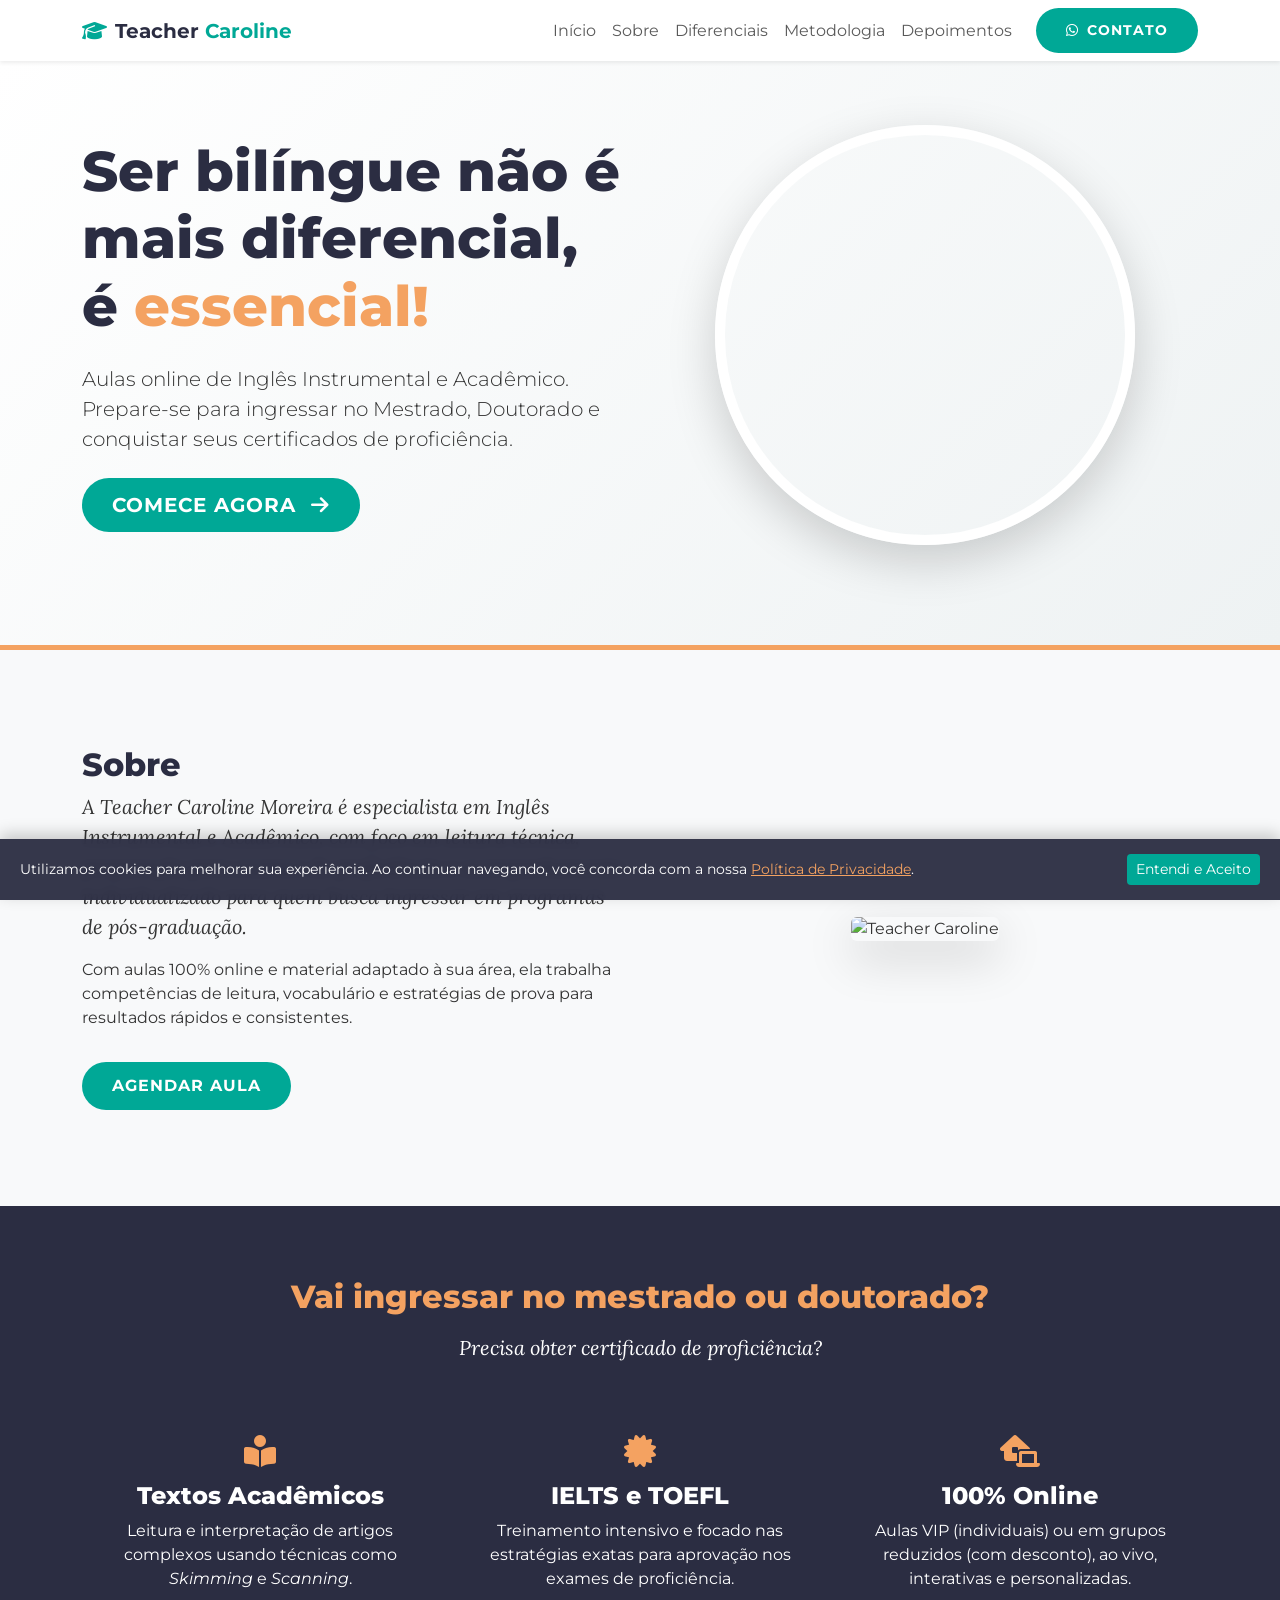
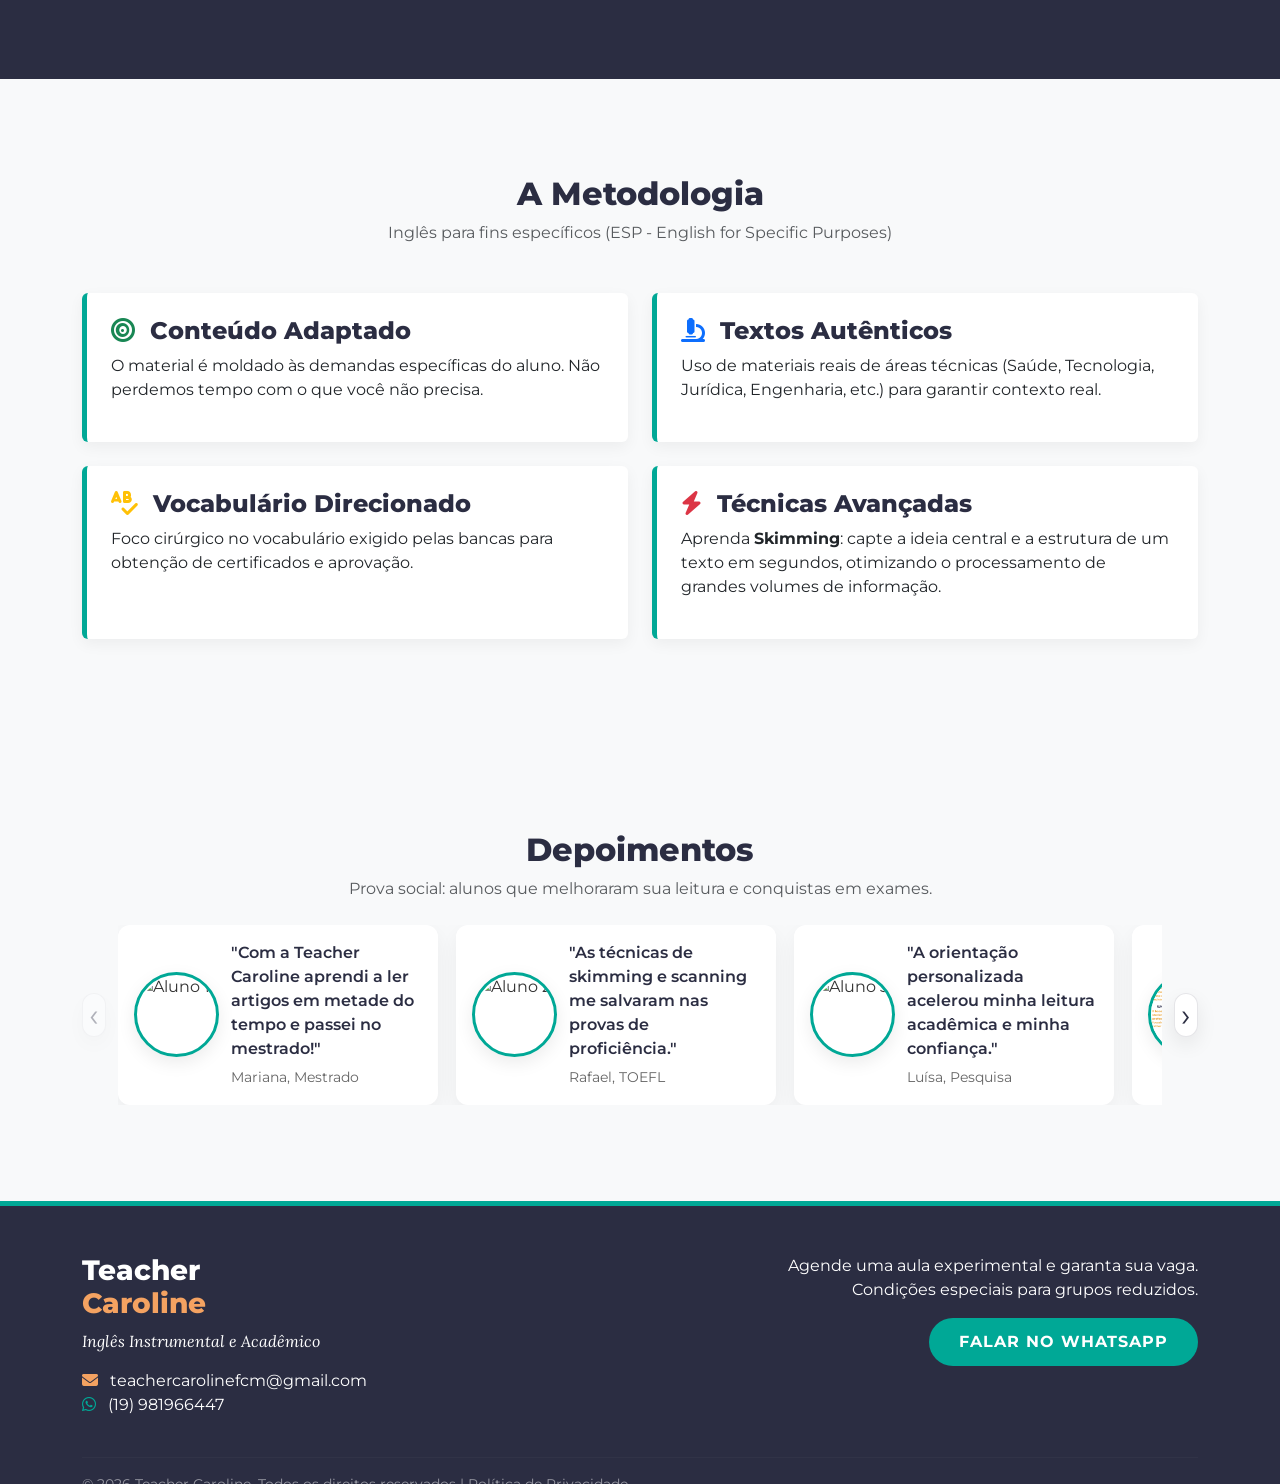
==== aulasdeingles/index.html @ 3d458474 "Add files via upload" ====
﻿<!DOCTYPE html>
<html lang="pt-BR">

<head>
    <!-- Configuracoes basicas -->
    <meta charset="UTF-8">
    <meta name="viewport" content="width=device-width, initial-scale=1.0">

    <!-- SEO -->
    <meta name="description"
        content="Aulas de Inglês Instrumental e Acadêmico com a Teacher Caroline. Preparatório para IELTS e TOEFL, leitura de textos acadêmicos para mestrado e doutorado.">
    <meta name="keywords"
        content="inglês instrumental, inglês acadêmico, preparatório IELTS, preparatório TOEFL, mestrado, doutorado, proficiência em inglês, aulas particulares de inglês">
    <meta name="author" content="Teacher Caroline Moreira">

    <!-- Compartilhamento -->
    <meta property="og:title" content="Teacher Caroline | Inglês Acadêmico e Instrumental">
    <meta property="og:description"
        content="Ser bilíngue não é mais diferencial, é essencial! Prepare-se para o seu mestrado/doutorado.">
    <meta property="og:type" content="website">

    <!-- Titulo da pagina -->
    <title>Teacher Caroline | Inglês Instrumental e Acadêmico</title>

    <!-- Bibliotecas e fontes -->
    <link href="https://cdn.jsdelivr.net/npm/bootstrap@5.3.2/dist/css/bootstrap.min.css" rel="stylesheet">
    <link rel="stylesheet" href="https://cdnjs.cloudflare.com/ajax/libs/font-awesome/6.4.2/css/all.min.css">
    <link
        href="https://fonts.googleapis.com/css2?family=Lora:ital,wght@0,400;0,600;1,400&family=Montserrat:wght@400;600;700;800&display=swap"
        rel="stylesheet">

    <!-- Estilos do projeto -->
    <link rel="stylesheet" href="style.css">
</head>

<body>

    <!-- NAVBAR -->
    <nav class="navbar navbar-expand-lg navbar-light bg-white shadow-sm sticky-top">
        <div class="container">
            <a class="navbar-brand fw-bold d-flex align-items-center" href="#" style="color: var(--cor-primaria);">
                <i class="fas fa-graduation-cap brand-icon" aria-hidden="true"></i>
                <span>Teacher</span>&nbsp;<span style="color: var(--cor-secundaria);">Caroline</span>
            </a>
            <button class="navbar-toggler" type="button" data-bs-toggle="collapse" data-bs-target="#navbarNav"
                aria-controls="navbarNav" aria-expanded="false" aria-label="Alternar navegação">
                <span class="navbar-toggler-icon"></span>
            </button>
            <div class="collapse navbar-collapse justify-content-end" id="navbarNav">
                <ul class="navbar-nav align-items-lg-center ms-auto">
                    <li class="nav-item"><a class="nav-link" href="#hero">Início</a></li>
                    <li class="nav-item"><a class="nav-link" href="#sobre">Sobre</a></li>
                    <li class="nav-item"><a class="nav-link" href="#diferenciais">Diferenciais</a></li>
                    <li class="nav-item"><a class="nav-link" href="#metodologia">Metodologia</a></li>
                    <li class="nav-item"><a class="nav-link" href="#depoimentos">Depoimentos</a></li>
                    <li class="nav-item ms-lg-3">
                        <a class="btn btn-custom btn-sm" href="https://wa.me/5519981966447" target="_blank" rel="noopener noreferrer">
                            <i class="fab fa-whatsapp me-2"></i>Contato
                        </a>
                    </li>
                </ul>
            </div>
        </div>
    </nav>

    <!-- HERO -->
    <header id="hero" class="hero-section overflow-hidden">
        <div class="container">
            <div class="row align-items-center gy-5">
                <div class="col-12 col-lg-6 text-center text-lg-start animar-scroll">
                    <h2 class="display-4 mb-4">Ser bilíngue não é mais diferencial, <br>é <span
                            style="color: var(--cor-destaque); text-decoration: none;">essencial!</span></h2>
                    <p class="lead mb-4">Aulas online de Inglês Instrumental e Acadêmico. Prepare-se para ingressar no
                        Mestrado, Doutorado e conquistar seus certificados de proficiência.</p>
                    <a href="https://wa.me/5519981966447" target="_blank" rel="noopener noreferrer" class="btn btn-custom btn-lg">
                        Comece Agora <i class="fas fa-arrow-right ms-2"></i>
                    </a>
                </div>
                <div class="col-12 col-lg-6 text-center animar-scroll delay-2 hero-media-wrap">
                    <picture>
                        <source media="(max-width: 767.98px)"
                            srcset="https://images.unsplash.com/photo-1523580846011-d3a5bc25702b?w=500&auto=format&fit=crop&q=60&ixlib=rb-4.1.0&ixid=M3wxMjA3fDB8MHxzZWFyY2h8N3x8Z3JhZHVhdGluZ3xlbnwwfDB8MHx8fDA%3D">
                        <img src="https://images.unsplash.com/photo-1607013407627-6ee814329547?w=500&auto=format&fit=crop&q=60&ixlib=rb-4.1.0&ixid=M3wxMjA3fDB8MHxzZWFyY2h8MTR8fGdyYWR1YXRpb258ZW58MHx8MHx8fDA%3D"
                            alt="Estudante em momento de estudo e conquista" class="img-fluid shadow-lg hero-image">
                    </picture>
                </div>
            </div>
        </div>
    </header>

    <!-- SOBRE -->
    <section id="sobre" class="py-5">
        <div class="container py-5">
            <div class="row align-items-center gy-4">
                <div class="col-12 col-lg-6 text-center text-lg-start animar-scroll">
                    <h2>Sobre</h2>
                    <p class="lead texto-academico">A Teacher Caroline Moreira é especialista em Inglês Instrumental e
                        Acadêmico, com foco em leitura técnica, preparação para exames de proficiência e acompanhamento
                        individualizado para quem busca ingressar em programas de pós-graduação.</p>
                    <p>Com aulas 100% online e material adaptado à sua área, ela trabalha competências de leitura,
                        vocabulário e estratégias de prova para resultados rápidos e consistentes.</p>
                    <a href="https://wa.me/5519981966447" target="_blank" rel="noopener noreferrer" class="btn btn-custom mt-3">Agendar Aula</a>
                </div>
                <div class="col-12 col-lg-6 text-center animar-scroll delay-2">
                    <img src="https://images.unsplash.com/photo-1632984814154-6e07a671ae58?w=500&auto=format&fit=crop&q=60&ixlib=rb-4.1.0&ixid=M3wxMjA3fDB8MHxzZWFyY2h8MTR8fGNhYmVsbyUyMGNhY2hlYWRvfGVufDB8fDB8fHww"
                        alt="Teacher Caroline" class="img-fluid rounded shadow-lg about-image">
                </div>
            </div>
        </div>
    </section>

    <!-- DIFERENCIAIS -->
    <section id="diferenciais" class="py-5 bg-marinho text-center">
        <div class="container py-4">
            <h2 class="animar-scroll">Vai ingressar no mestrado ou doutorado?</h2>
            <p class="lead animar-scroll delay-1 texto-academico mt-3">Precisa obter certificado de proficiência?</p>
            <div class="row mt-5 g-4">
                <div class="col-12 col-md-6 col-lg-4 animar-scroll delay-1">
                    <i class="fas fa-book-reader icone-destaque"></i>
                    <h4>Textos Acadêmicos</h4>
                    <p>Leitura e interpretação de artigos complexos usando técnicas como <em>Skimming</em> e
                        <em>Scanning</em>.
                    </p>
                </div>
                <div class="col-12 col-md-6 col-lg-4 animar-scroll delay-2">
                    <i class="fas fa-certificate icone-destaque"></i>
                    <h4>IELTS e TOEFL</h4>
                    <p>Treinamento intensivo e focado nas estratégias exatas para aprovação nos exames de proficiência.</p>
                </div>
                <div class="col-12 col-md-6 col-lg-4 animar-scroll delay-3">
                    <i class="fas fa-laptop-house icone-destaque"></i>
                    <h4>100% Online</h4>
                    <p>Aulas VIP (individuais) ou em grupos reduzidos (com desconto), ao vivo, interativas e personalizadas.</p>
                </div>
            </div>
        </div>
    </section>

    <!-- METODOLOGIA -->
    <section id="metodologia" class="py-5">
        <div class="container py-5">
            <div class="text-center mb-5 animar-scroll">
                <h2>A Metodologia</h2>
                <p class="text-muted">Inglês para fins específicos (ESP - English for Specific Purposes)</p>
            </div>
            <div class="row g-4">
                <div class="col-12 col-md-6 animar-scroll delay-1">
                    <div class="card card-metodologia p-4">
                        <h4><i class="fas fa-bullseye text-success me-2"></i> Conteúdo Adaptado</h4>
                        <p>O material é moldado às demandas específicas do aluno. Não perdemos tempo com o que você não precisa.</p>
                    </div>
                </div>
                <div class="col-12 col-md-6 animar-scroll delay-2">
                    <div class="card card-metodologia p-4">
                        <h4><i class="fas fa-microscope text-primary me-2"></i> Textos Autênticos</h4>
                        <p>Uso de materiais reais de áreas técnicas (Saúde, Tecnologia, Jurídica, Engenharia, etc.) para garantir contexto real.</p>
                    </div>
                </div>
                <div class="col-12 col-md-6 animar-scroll delay-1">
                    <div class="card card-metodologia p-4">
                        <h4><i class="fas fa-spell-check text-warning me-2"></i> Vocabulário Direcionado</h4>
                        <p>Foco cirúrgico no vocabulário exigido pelas bancas para obtenção de certificados e aprovação.</p>
                    </div>
                </div>
                <div class="col-12 col-md-6 animar-scroll delay-2">
                    <div class="card card-metodologia p-4">
                        <h4><i class="fas fa-bolt text-danger me-2"></i> Técnicas Avançadas</h4>
                        <p>Aprenda <strong>Skimming</strong>: capte a ideia central e a estrutura de um texto em segundos, otimizando o processamento de grandes volumes de informação.</p>
                    </div>
                </div>
            </div>
        </div>
    </section>

    <!-- DEPOIMENTOS -->
    <section id="depoimentos" class="py-5">
        <div class="container py-5">
            <div class="text-center mb-4 animar-scroll">
                <h2>Depoimentos</h2>
                <p class="text-muted">Prova social: alunos que melhoraram sua leitura e conquistas em exames.</p>
            </div>

            <div class="depoimentos-wrapper animar-scroll delay-1">
                <button class="depo-btn depo-prev" aria-label="Anterior">&#8249;</button>
                <div class="depo-viewport">
                    <div class="depo-track">
                        <article class="depo-card">
                            <img src="https://images.unsplash.com/photo-1539571696357-5a69c17a67c6?w=500&auto=format&fit=crop&q=60&ixlib=rb-4.1.0&ixid=M3wxMjA3fDB8MHxzZWFyY2h8MTJ8fGhvbWVtfGVufDB8fDB8fHww"
                                alt="Aluno 1" class="depo-avatar">
                            <div>
                                <p class="depo-text">"Com a Teacher Caroline aprendi a ler artigos em metade do tempo e passei no mestrado!"</p>
                                <p class="depo-author">Mariana, Mestrado</p>
                            </div>
                        </article>

                        <article class="depo-card">
                            <img src="https://plus.unsplash.com/premium_photo-1689551670902-19b441a6afde?w=500&auto=format&fit=crop&q=60&ixlib=rb-4.1.0&ixid=M3wxMjA3fDB8MHxzZWFyY2h8MXx8bXVsaGVyfGVufDB8fDB8fHww"
                                alt="Aluno 2" class="depo-avatar">
                            <div>
                                <p class="depo-text">"As técnicas de skimming e scanning me salvaram nas provas de proficiência."</p>
                                <p class="depo-author">Rafael, TOEFL</p>
                            </div>
                        </article>

                        <article class="depo-card">
                            <img src="https://images.unsplash.com/photo-1580489944761-15a19d654956?w=500&auto=format&fit=crop&q=60&ixlib=rb-4.1.0&ixid=M3wxMjA3fDB8MHxzZWFyY2h8NHx8bXVsaGVyfGVufDB8fDB8fHww"
                                alt="Aluno 3" class="depo-avatar">
                            <div>
                                <p class="depo-text">"A orientação personalizada acelerou minha leitura acadêmica e minha confiança."</p>
                                <p class="depo-author">Luísa, Pesquisa</p>
                            </div>
                        </article>

                        <article class="depo-card">
                            <img src="imagens/4.jpeg" alt="Aluno 4" class="depo-avatar">
                            <div>
                                <p class="depo-text">"Resultados reais: passei no IELTS com nota 7.5 após 2 meses."</p>
                                <p class="depo-author">João, IELTS</p>
                            </div>
                        </article>
                    </div>
                </div>
                <button class="depo-btn depo-next" aria-label="Próximo">&#8250;</button>
            </div>
        </div>
    </section>

    <!-- FOOTER -->
    <footer class="bg-marinho text-white pt-5 pb-3 border-top"
        style="border-top-color: var(--cor-secundaria) !important; border-top-width: 5px !important;">
        <div class="container">
            <div class="row gy-4">
                <div class="col-12 col-md-6 mb-4 mb-md-0 text-start">
                    <h3>Teacher <br><span style="color: var(--cor-destaque);">Caroline</span></h3>
                    <p class="texto-academico">Inglês Instrumental e Acadêmico</p>
                    <ul class="list-unstyled mt-3">
                        <li><i class="fas fa-envelope me-2" style="color: var(--cor-destaque);"></i>
                            teachercarolinefcm@gmail.com</li>
                        <li><i class="fab fa-whatsapp me-2" style="color: var(--cor-secundaria);"></i> (19) 981966447</li>
                    </ul>
                </div>
                <div class="col-12 col-md-6 text-center text-md-end">
                    <p>Agende uma aula experimental e garanta sua vaga. <br>Condições especiais para grupos reduzidos.</p>
                    <a href="https://wa.me/5519981966447" class="btn btn-custom" target="_blank" rel="noopener noreferrer">Falar no WhatsApp</a>
                </div>
            </div>
            <hr class="mt-4 mb-3" style="border-color: rgba(255,255,255,0.1);">
            <div class="row align-items-center text-center text-md-start">
                <div class="col-md-6 text-white-50 small">
                    &copy; 2026 Teacher Caroline. Todos os direitos reservados |
                    <a href="privacidade.html" class="text-white-50 text-decoration-none hover-destaque">Política de Privacidade</a>
                </div>
            </div>
        </div>
    </footer>

    <!-- BANNER DE COOKIES -->
    <div id="cookie-banner" class="d-flex flex-column flex-md-row justify-content-between align-items-center gap-3">
        <p class="mb-2 mb-md-0 small">
            Utilizamos cookies para melhorar sua experiência. Ao continuar navegando, você concorda com a nossa
            <a href="privacidade.html" style="color: var(--cor-destaque);">Política de Privacidade</a>.
        </p>
        <button id="btn-aceitar-cookies" class="btn btn-sm"
            style="background-color: var(--cor-secundaria); color: white;">Entendi e Aceito</button>
    </div>

    <!-- Scripts -->
    <script src="https://cdn.jsdelivr.net/npm/bootstrap@5.3.2/dist/js/bootstrap.bundle.min.js"></script>
    <script src="script.js"></script>
</body>

</html>
---- aulasdeingles/style.css ----
﻿/* =========================
   VARIAVEIS GLOBAIS
========================= */

/* Cores principais reutilizadas em todo o site */
:root {
    --cor-primaria: #2b2d42;
    --cor-secundaria: #00a896;
    --cor-destaque: #f4a261;
    --cor-fundo: #f8f9fa;
    --cor-texto: #333333;
}

/* =========================
   BASE GLOBAL
========================= */

/* Estilo geral do corpo da pagina */
body {
    font-family: 'Montserrat', sans-serif;
    color: var(--cor-texto);
    background-color: var(--cor-fundo);
    overflow-x: hidden;
}

/* Titulos principais do site */
h1,
h2,
h3,
h4 {
    font-weight: 800;
    color: var(--cor-primaria);
}

/* Texto com visual academico em serif e italico */
.texto-academico {
    font-family: 'Lora', serif;
    font-style: italic;
}

/* Botao principal reutilizado nas chamadas para acao */
.btn-custom {
    background-color: var(--cor-secundaria);
    color: white;
    font-weight: 700;
    padding: 12px 30px;
    border-radius: 50px;
    transition: all 0.3s ease;
    text-transform: uppercase;
    letter-spacing: 1px;
    border: none;
}

/* Estado hover do botao principal */
.btn-custom:hover {
    background-color: var(--cor-primaria);
    color: white;
    transform: translateY(-3px);
    box-shadow: 0 10px 20px rgba(0, 0, 0, 0.15);
}

/* Animacao base para elementos revelados ao rolar a pagina */
.animar-scroll {
    opacity: 0;
    transform: translateY(40px);
    transition: opacity 0.8s ease-out, transform 0.8s ease-out;
}

/* Estado visivel da animacao de scroll */
.animar-scroll.visivel {
    opacity: 1;
    transform: translateY(0);
}

/* Pequeno atraso para animacoes em sequencia */
.delay-1 {
    transition-delay: 0.1s;
}

/* Atraso intermediario para animacoes em sequencia */
.delay-2 {
    transition-delay: 0.3s;
}

/* Maior atraso para animacoes em sequencia */
.delay-3 {
    transition-delay: 0.5s;
}

/* Fundo marinho usado em blocos de destaque */
.bg-marinho {
    background-color: var(--cor-primaria);
    color: white;
}

/* Titulo h2 com cor de destaque sobre fundo marinho */
.bg-marinho h2 {
    color: var(--cor-destaque);
}

/* Titulos claros sobre secoes com fundo marinho */
.bg-marinho h1,
.bg-marinho h3,
.bg-marinho h4 {
    color: white;
}

/* Transicao suave para links e textos com destaque ao passar o mouse */
.hover-destaque {
    transition: color 0.3s ease;
}

/* Estado hover para textos e links de destaque */
.hover-destaque:hover {
    color: var(--cor-destaque) !important;
}

/* =========================
   NAVBAR
========================= */

/* Icone da marca no cabecalho */
.brand-icon {
    color: var(--cor-secundaria);
    font-size: 1.25rem;
    margin-right: 0.5rem;
}

/* Borda do botao hamburguer da navegacao */
.navbar-toggler {
    border: 1px solid rgba(43, 45, 66, 0.2);
}

/* Destaque visual ao focar o botao hamburguer */
.navbar-toggler:focus {
    box-shadow: 0 0 0 0.2rem rgba(0, 168, 150, 0.2);
}

/* =========================
   HERO
========================= */

/* Bloco principal de abertura da pagina */
.hero-section {
    background: linear-gradient(135deg, #ffffff 0%, #eef2f3 100%);
    padding: 64px 0 100px;
    border-bottom: 5px solid var(--cor-destaque);
    position: relative;
}

/* Tipografia reforcada para o titulo principal do hero */
.hero-section h2.display-4,
.hero-section h2 {
    font-family: 'Montserrat', sans-serif !important;
    font-weight: 800 !important;
}

/* Imagem principal circular do hero */
.hero-image {
    width: min(100%, 420px);
    aspect-ratio: 1 / 1;
    object-fit: cover;
    border: 10px solid white;
    border-radius: 50%;
}

/* Wrapper da imagem do hero para garantir exibicao correta do picture */
.hero-media-wrap picture {
    display: block;
}

/* =========================
   SOBRE
========================= */

/* Imagem da secao sobre */
.about-image {
    width: min(100%, 360px);
}

/* =========================
   DIFERENCIAIS
========================= */

/* Icones de destaque da secao de diferenciais */
.icone-destaque {
    color: var(--cor-destaque);
    font-size: 2rem;
    margin-bottom: 15px;
}

/* =========================
   METODOLOGIA
========================= */

/* Card base da secao metodologia */
.card-metodologia {
    border: none;
    border-left: 5px solid var(--cor-secundaria);
    box-shadow: 0 5px 15px rgba(0, 0, 0, 0.05);
    transition: transform 0.3s ease;
    height: 100%;
}

/* Efeito visual do card de metodologia ao passar o mouse */
.card-metodologia:hover {
    transform: scale(1.03);
    border-left-color: var(--cor-destaque);
}

/* =========================
   DEPOIMENTOS
========================= */

/* Estrutura externa do carrossel de depoimentos */
.depoimentos-wrapper {
    display: flex;
    align-items: center;
    gap: 12px;
}

/* Area visivel do carrossel que esconde o excesso lateral */
.depo-viewport {
    flex: 1 1 auto;
    overflow: hidden;
    min-width: 0;
}

/* Trilho horizontal que movimenta os cards de depoimento */
.depo-track {
    display: flex;
    gap: 18px;
    transform: translateX(0);
    transition: transform 0.45s cubic-bezier(.22, .9, .34, 1);
    will-change: transform;
}

/* Card individual de depoimento */
.depo-card {
    min-width: 320px;
    max-width: 420px;
    background: white;
    border-radius: 12px;
    padding: 16px;
    box-shadow: 0 8px 26px rgba(0, 0, 0, 0.06);
    display: flex;
    gap: 12px;
    align-items: center;
}

/* Avatar circular do depoimento */
.depo-avatar {
    width: 85px;
    height: 85px;
    aspect-ratio: 1 / 1;
    flex: 0 0 85px;
    display: block;
    object-fit: cover;
    object-position: center;
    border-radius: 50%;
    box-sizing: border-box;
    box-shadow: 0 6px 18px rgba(0, 0, 0, 0.08);
    border: 3px solid var(--cor-secundaria);
    margin-bottom: 0;
}

/* Texto principal do depoimento */
.depo-text {
    margin: 0 0 6px 0;
    color: var(--cor-primaria);
    font-weight: 600;
}

/* Assinatura do autor do depoimento */
.depo-author {
    margin: 0;
    font-size: 0.9rem;
    color: #666;
}

/* Botao de navegacao do carrossel */
.depo-btn {
    background: white;
    border: 1px solid rgba(43, 45, 66, 0.12);
    font-size: 2rem;
    color: var(--cor-primaria);
    width: 44px;
    height: 44px;
    display: inline-flex;
    align-items: center;
    justify-content: center;
    cursor: pointer;
    border-radius: 999px;
    box-shadow: 0 8px 20px rgba(0, 0, 0, 0.08);
    transition: transform 0.2s ease, color 0.2s ease, opacity 0.2s ease;
    z-index: 2;
}

/* Estado hover dos botoes do carrossel */
.depo-btn:hover {
    color: var(--cor-secundaria);
    transform: translateY(-2px);
}

/* Estado desabilitado dos botoes do carrossel */
.depo-btn[disabled] {
    opacity: 0.35;
    cursor: default;
}

/* =========================
   COOKIES
========================= */

/* Banner fixo de consentimento de cookies */
#cookie-banner {
    position: fixed;
    bottom: 0;
    left: 0;
    right: 0;
    width: 100%;
    background-color: rgba(43, 45, 66, 0.95);
    color: white;
    padding: 15px 20px;
    z-index: 9999;
    box-sizing: border-box;
    transform: translateY(100%);
    visibility: hidden;
    pointer-events: none;
    transition: transform 0.5s ease-in-out, visibility 0s linear 0.5s;
    box-shadow: 0 -5px 15px rgba(0, 0, 0, 0.2);
    backdrop-filter: blur(5px);
}

/* Estado visivel do banner de cookies */
#cookie-banner.show {
    transform: translateY(0);
    visibility: visible;
    pointer-events: auto;
    transition: transform 0.5s ease-in-out;
}

/* =========================
   RESPONSIVO TABLET E NOTEBOOK PEQUENO
========================= */

@media (max-width: 991.98px) {
    /* Caixa expandida do menu mobile */
    .navbar-collapse {
        margin-top: 1rem;
        padding: 1rem;
        background-color: #ffffff;
        border-radius: 1rem;
        box-shadow: 0 12px 30px rgba(0, 0, 0, 0.08);
    }

    /* Alinhamento vertical dos itens da navegacao em telas menores */
    .navbar-nav {
        align-items: stretch !important;
        gap: 0.5rem;
    }

    /* Espacamento dos links da navegacao em telas menores */
    .navbar-nav .nav-link {
        padding: 0.5rem 0;
    }

    /* Botao da navegacao ocupando toda a largura no mobile menu */
    .navbar-nav .btn-custom {
        display: inline-flex;
        justify-content: center;
        width: 100%;
    }

    /* Ajustes de espacamento e alinhamento do hero em tablet */
    .hero-section {
        padding: 48px 0 72px;
        text-align: center;
    }

    /* Reducao responsiva do titulo principal do hero */
    .hero-section .display-4 {
        font-size: clamp(2rem, 7vw, 3rem);
    }

    /* Ajuste do texto de destaque em secoes principais */
    .hero-section .lead,
    #sobre .lead,
    #diferenciais .lead {
        font-size: 1rem;
    }

    /* Reducao do espacamento interno em secoes principais */
    #sobre .container,
    #metodologia .container,
    #depoimentos .container {
        padding-top: 2rem !important;
        padding-bottom: 2rem !important;
    }

    /* Banner de cookies com layout centralizado em tablet */
    #cookie-banner {
        padding: 1rem;
        text-align: center;
    }

    /* Botao do banner de cookies ocupando toda a largura */
    #cookie-banner .btn {
        width: 100%;
    }
}

/* =========================
   RESPONSIVO CELULAR
========================= */

@media (max-width: 767.98px) {
    /* Botao principal com largura total em celular */
    .btn-custom {
        width: 100%;
        padding: 12px 20px;
    }

    /* Wrapper da imagem do hero expandido ate as bordas da tela */
    .hero-media-wrap {
        margin-inline: calc(50% - 50vw);
    }

    /* Imagem do hero em formato panoramico no celular */
    .hero-image {
        width: 100vw;
        max-width: none;
        aspect-ratio: 16 / 10;
        border-width: 0;
        border-radius: 0;
        display: block;
    }

    /* Imagem da secao sobre com largura reduzida em celular */
    .about-image {
        width: min(100%, 300px);
    }

    /* Ajuste de espacamento e altura do carrossel de depoimentos */
    .depoimentos-wrapper {
        gap: 8px;
        align-items: stretch;
    }

    /* Botao lateral do carrossel adaptado para celular */
    .depo-btn {
        width: 38px;
        height: auto;
        min-height: 100%;
        font-size: 1.6rem;
        padding: 0;
    }

    /* Card de depoimento em coluna no celular */
    .depo-card {
        min-width: 100%;
        max-width: 100%;
        flex-direction: column;
        text-align: center;
        padding: 20px 16px;
    }

    /* Avatar do depoimento com tamanho reduzido no celular */
    .depo-avatar {
        width: 72px;
        height: 72px;
        flex-basis: 72px;
    }
}
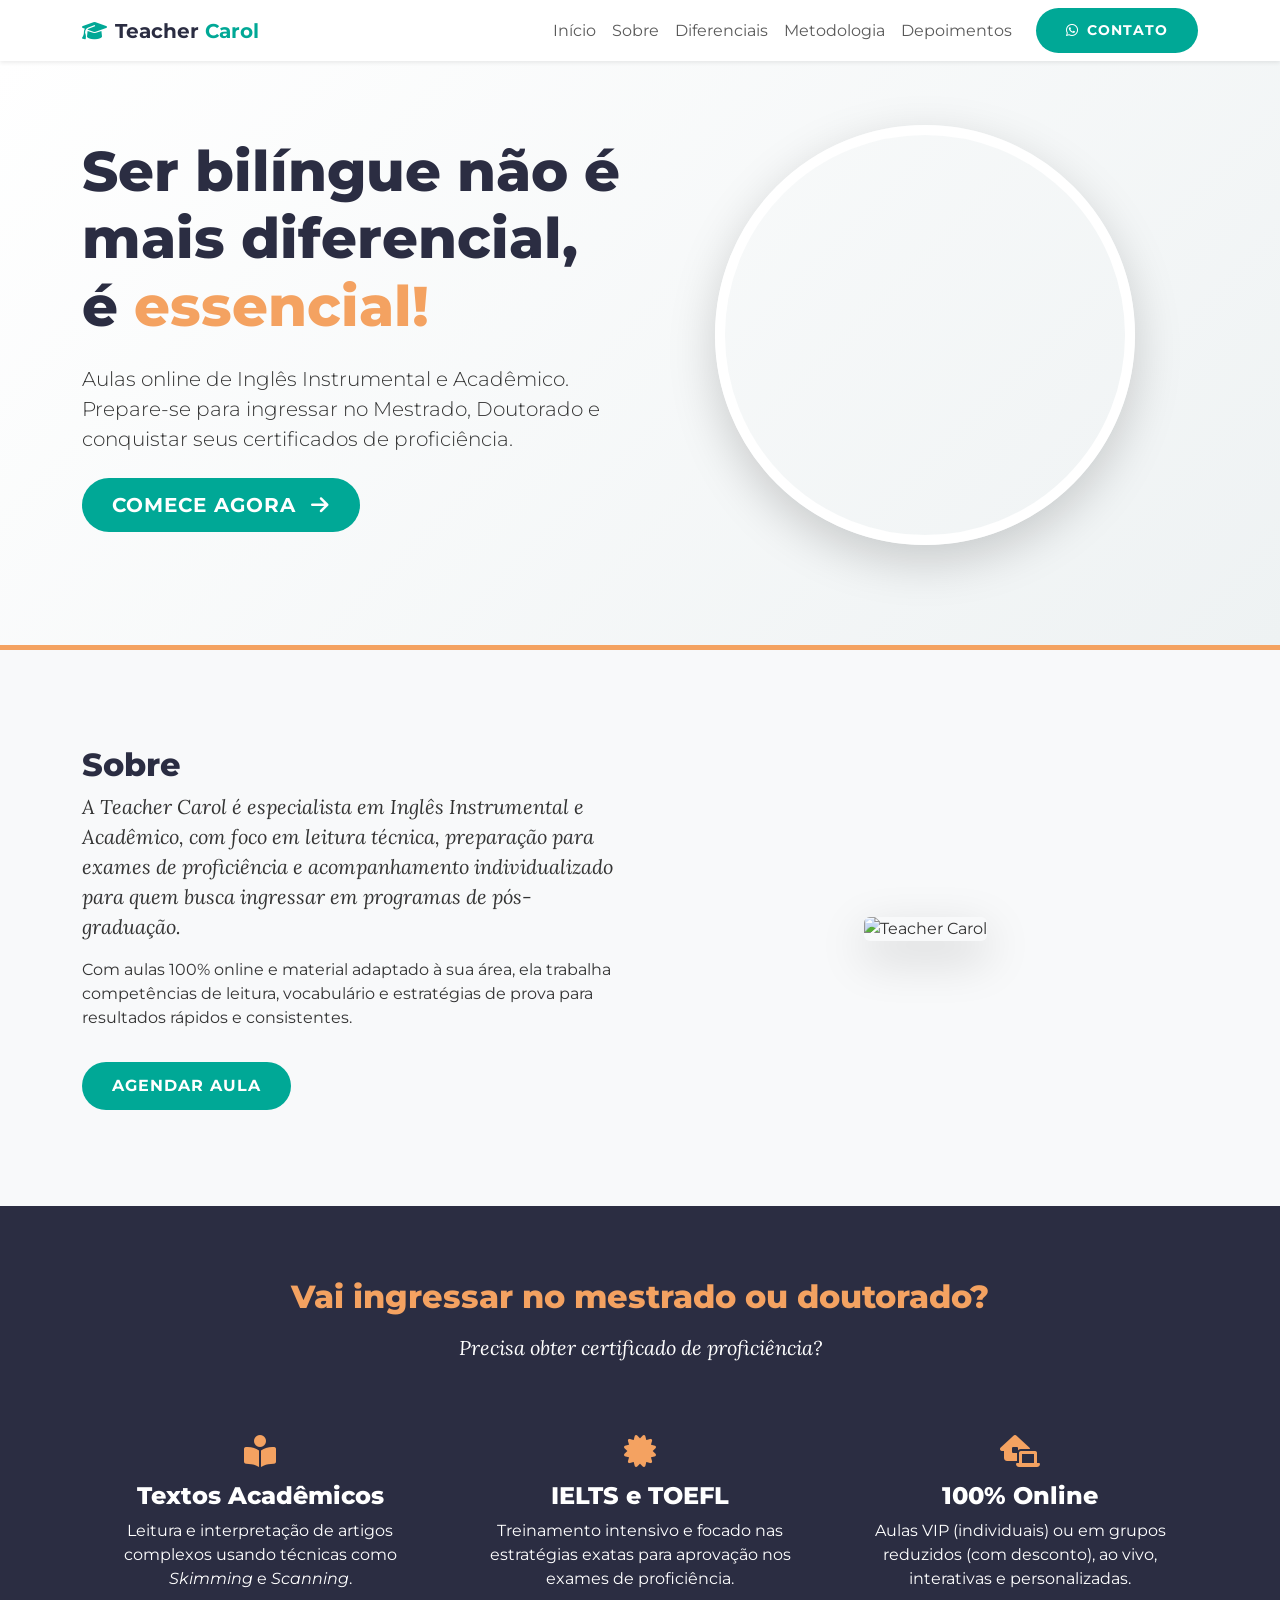
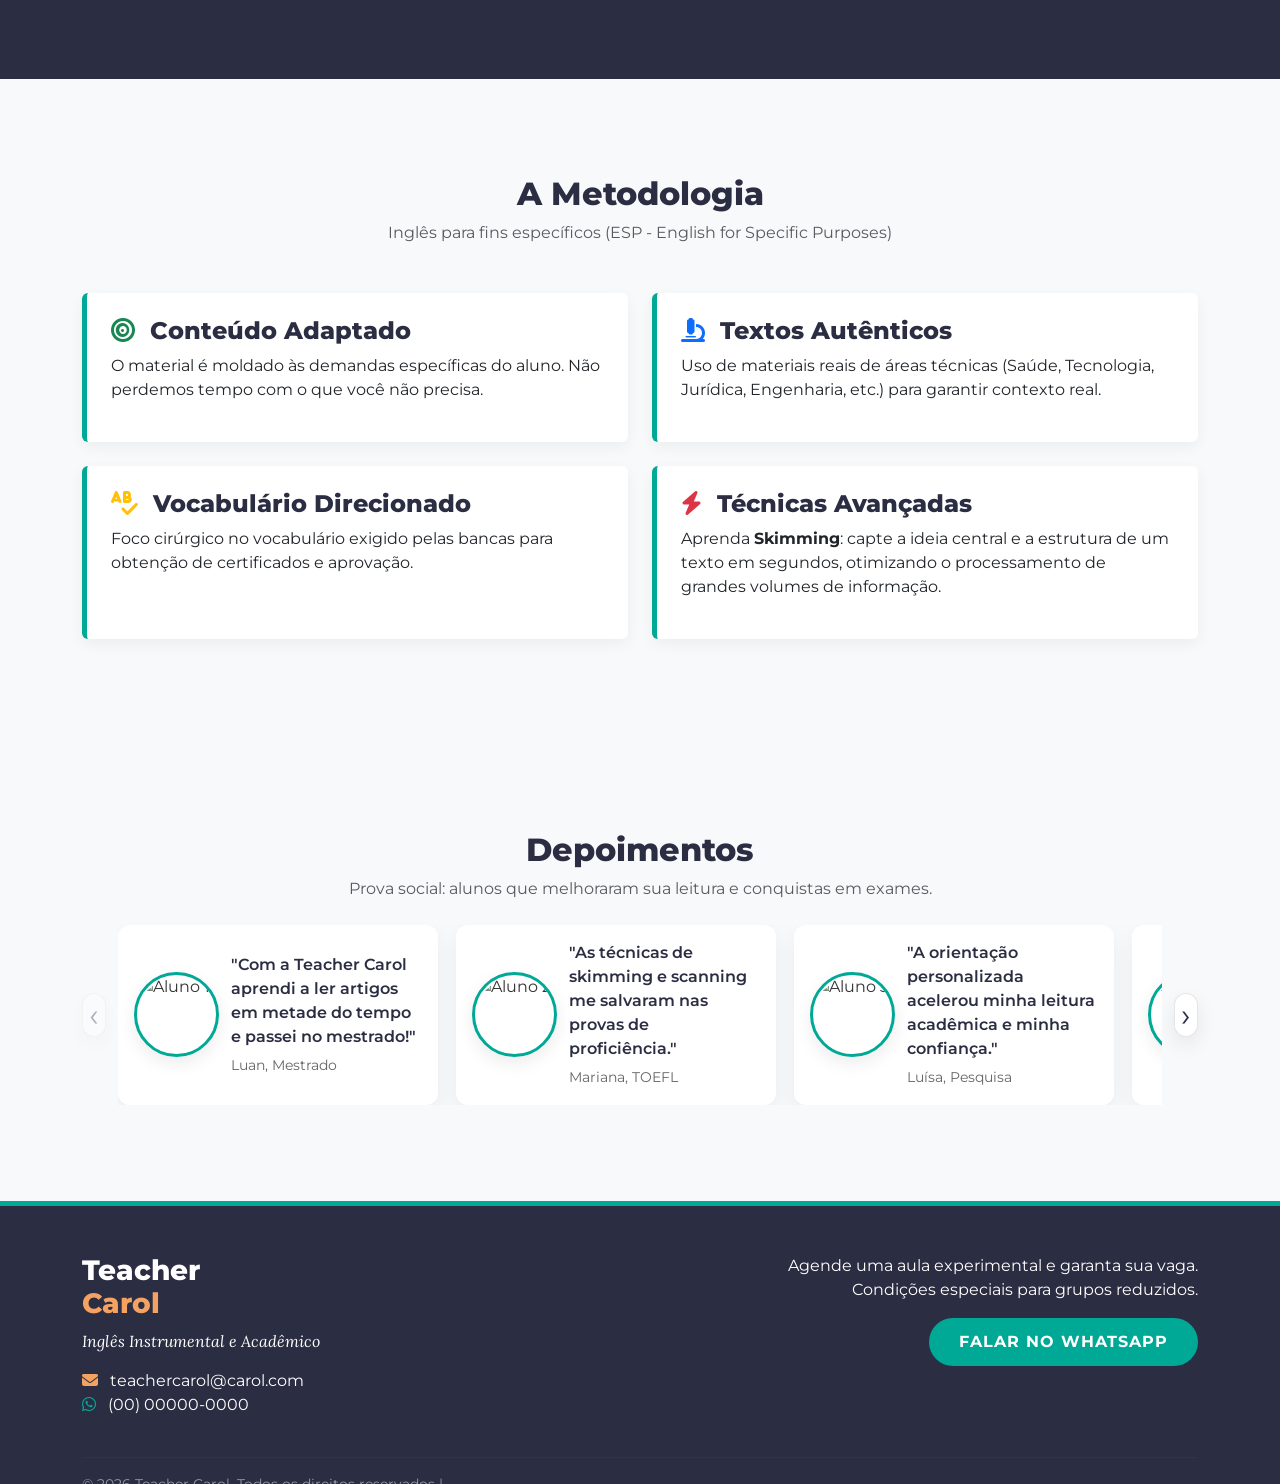
==== commit 32c9e811: "ajustes Co-authored-by: Copilot <copilot@github.com>" ====
--- a/aulasdeingles/index.html
+++ b/aulasdeingles/index.html
@@ -8,19 +8,19 @@
 
     <!-- SEO -->
     <meta name="description"
-        content="Aulas de Inglês Instrumental e Acadêmico com a Teacher Caroline. Preparatório para IELTS e TOEFL, leitura de textos acadêmicos para mestrado e doutorado.">
+        content="Aulas de Inglês Instrumental e Acadêmico com a Teacher Carol. Preparatório para IELTS e TOEFL, leitura de textos acadêmicos para mestrado e doutorado.">
     <meta name="keywords"
         content="inglês instrumental, inglês acadêmico, preparatório IELTS, preparatório TOEFL, mestrado, doutorado, proficiência em inglês, aulas particulares de inglês">
     <meta name="author" content="Teacher Caroline Moreira">
 
     <!-- Compartilhamento -->
-    <meta property="og:title" content="Teacher Caroline | Inglês Acadêmico e Instrumental">
+    <meta property="og:title" content="Teacher Carol | Inglês Acadêmico e Instrumental">
     <meta property="og:description"
         content="Ser bilíngue não é mais diferencial, é essencial! Prepare-se para o seu mestrado/doutorado.">
     <meta property="og:type" content="website">
 
     <!-- Titulo da pagina -->
-    <title>Teacher Caroline | Inglês Instrumental e Acadêmico</title>
+    <title>Teacher Carol | Inglês Instrumental e Acadêmico</title>
 
     <!-- Bibliotecas e fontes -->
     <link href="https://cdn.jsdelivr.net/npm/bootstrap@5.3.2/dist/css/bootstrap.min.css" rel="stylesheet">
@@ -40,7 +40,7 @@
         <div class="container">
             <a class="navbar-brand fw-bold d-flex align-items-center" href="#" style="color: var(--cor-primaria);">
                 <i class="fas fa-graduation-cap brand-icon" aria-hidden="true"></i>
-                <span>Teacher</span>&nbsp;<span style="color: var(--cor-secundaria);">Caroline</span>
+                <span>Teacher</span>&nbsp;<span style="color: var(--cor-secundaria);">Carol</span>
             </a>
             <button class="navbar-toggler" type="button" data-bs-toggle="collapse" data-bs-target="#navbarNav"
                 aria-controls="navbarNav" aria-expanded="false" aria-label="Alternar navegação">
@@ -54,7 +54,7 @@
                     <li class="nav-item"><a class="nav-link" href="#metodologia">Metodologia</a></li>
                     <li class="nav-item"><a class="nav-link" href="#depoimentos">Depoimentos</a></li>
                     <li class="nav-item ms-lg-3">
-                        <a class="btn btn-custom btn-sm" href="https://wa.me/5519981966447" target="_blank" rel="noopener noreferrer">
+                        <a class="btn btn-custom btn-sm" href="#" target="_blank" rel="noopener noreferrer">
                             <i class="fab fa-whatsapp me-2"></i>Contato
                         </a>
                     </li>
@@ -72,7 +72,7 @@
                             style="color: var(--cor-destaque); text-decoration: none;">essencial!</span></h2>
                     <p class="lead mb-4">Aulas online de Inglês Instrumental e Acadêmico. Prepare-se para ingressar no
                         Mestrado, Doutorado e conquistar seus certificados de proficiência.</p>
-                    <a href="https://wa.me/5519981966447" target="_blank" rel="noopener noreferrer" class="btn btn-custom btn-lg">
+                    <a href="" target="_blank" rel="noopener noreferrer" class="btn btn-custom btn-lg">
                         Comece Agora <i class="fas fa-arrow-right ms-2"></i>
                     </a>
                 </div>
@@ -94,16 +94,16 @@
             <div class="row align-items-center gy-4">
                 <div class="col-12 col-lg-6 text-center text-lg-start animar-scroll">
                     <h2>Sobre</h2>
-                    <p class="lead texto-academico">A Teacher Caroline Moreira é especialista em Inglês Instrumental e
+                    <p class="lead texto-academico">A Teacher Carol é especialista em Inglês Instrumental e
                         Acadêmico, com foco em leitura técnica, preparação para exames de proficiência e acompanhamento
                         individualizado para quem busca ingressar em programas de pós-graduação.</p>
                     <p>Com aulas 100% online e material adaptado à sua área, ela trabalha competências de leitura,
                         vocabulário e estratégias de prova para resultados rápidos e consistentes.</p>
-                    <a href="https://wa.me/5519981966447" target="_blank" rel="noopener noreferrer" class="btn btn-custom mt-3">Agendar Aula</a>
+                    <a href="#" target="_blank" rel="noopener noreferrer" class="btn btn-custom mt-3">Agendar Aula</a>
                 </div>
                 <div class="col-12 col-lg-6 text-center animar-scroll delay-2">
-                    <img src="https://images.unsplash.com/photo-1632984814154-6e07a671ae58?w=500&auto=format&fit=crop&q=60&ixlib=rb-4.1.0&ixid=M3wxMjA3fDB8MHxzZWFyY2h8MTR8fGNhYmVsbyUyMGNhY2hlYWRvfGVufDB8fDB8fHww"
-                        alt="Teacher Caroline" class="img-fluid rounded shadow-lg about-image">
+                    <img src="https://images.unsplash.com/photo-1700156246325-65bbb9e1dc0d?w=500&auto=format&fit=crop&q=60&ixlib=rb-4.1.0&ixid=M3wxMjA3fDB8MHxzZWFyY2h8OTl8fHRlYWNoZXJ8ZW58MHx8MHx8fDA%3D"
+                        alt="Teacher Carol" class="img-fluid rounded shadow-lg about-image">
                 </div>
             </div>
         </div>
@@ -188,8 +188,8 @@
                             <img src="https://images.unsplash.com/photo-1539571696357-5a69c17a67c6?w=500&auto=format&fit=crop&q=60&ixlib=rb-4.1.0&ixid=M3wxMjA3fDB8MHxzZWFyY2h8MTJ8fGhvbWVtfGVufDB8fDB8fHww"
                                 alt="Aluno 1" class="depo-avatar">
                             <div>
-                                <p class="depo-text">"Com a Teacher Caroline aprendi a ler artigos em metade do tempo e passei no mestrado!"</p>
-                                <p class="depo-author">Mariana, Mestrado</p>
+                                <p class="depo-text">"Com a Teacher Carol aprendi a ler artigos em metade do tempo e passei no mestrado!"</p>
+                                <p class="depo-author">Luan, Mestrado</p>
                             </div>
                         </article>
 
@@ -198,7 +198,7 @@
                                 alt="Aluno 2" class="depo-avatar">
                             <div>
                                 <p class="depo-text">"As técnicas de skimming e scanning me salvaram nas provas de proficiência."</p>
-                                <p class="depo-author">Rafael, TOEFL</p>
+                                <p class="depo-author">Mariana, TOEFL</p>
                             </div>
                         </article>
 
@@ -212,7 +212,7 @@
                         </article>
 
                         <article class="depo-card">
-                            <img src="imagens/4.jpeg" alt="Aluno 4" class="depo-avatar">
+                            <img src="https://images.unsplash.com/flagged/photo-1559475555-b26777ed3ab4?w=500&auto=format&fit=crop&q=60&ixlib=rb-4.1.0&ixid=M3wxMjA3fDB8MHxzZWFyY2h8Mjh8fHRlYWNoZXJ8ZW58MHx8MHx8fDA%3D" alt="Aluno 4" class="depo-avatar">
                             <div>
                                 <p class="depo-text">"Resultados reais: passei no IELTS com nota 7.5 após 2 meses."</p>
                                 <p class="depo-author">João, IELTS</p>
@@ -230,41 +230,31 @@
         style="border-top-color: var(--cor-secundaria) !important; border-top-width: 5px !important;">
         <div class="container">
             <div class="row gy-4">
-                <div class="col-12 col-md-6 mb-4 mb-md-0 text-start">
-                    <h3>Teacher <br><span style="color: var(--cor-destaque);">Caroline</span></h3>
+                <div class="col-12 col-md-6 mb-4 mb-md-0 text-start">
+                    <h3>Teacher <br><span style="color: var(--cor-destaque);">Carol</span></h3>
                     <p class="texto-academico">Inglês Instrumental e Acadêmico</p>
                     <ul class="list-unstyled mt-3">
                         <li><i class="fas fa-envelope me-2" style="color: var(--cor-destaque);"></i>
-                            teachercarolinefcm@gmail.com</li>
-                        <li><i class="fab fa-whatsapp me-2" style="color: var(--cor-secundaria);"></i> (19) 981966447</li>
+                            teachercarol@carol.com</li>
+                        <li><i class="fab fa-whatsapp me-2" style="color: var(--cor-secundaria);"></i> (00) 00000-0000</li>
                     </ul>
                 </div>
-                <div class="col-12 col-md-6 text-center text-md-end">
+                <div class="col-12 col-md-6 text-center text-md-end">
                     <p>Agende uma aula experimental e garanta sua vaga. <br>Condições especiais para grupos reduzidos.</p>
-                    <a href="https://wa.me/5519981966447" class="btn btn-custom" target="_blank" rel="noopener noreferrer">Falar no WhatsApp</a>
+                    <a href="#" class="btn btn-custom" target="_blank" rel="noopener noreferrer">Falar no WhatsApp</a>
                 </div>
             </div>
             <hr class="mt-4 mb-3" style="border-color: rgba(255,255,255,0.1);">
             <div class="row align-items-center text-center text-md-start">
                 <div class="col-md-6 text-white-50 small">
-                    &copy; 2026 Teacher Caroline. Todos os direitos reservados |
-                    <a href="privacidade.html" class="text-white-50 text-decoration-none hover-destaque">Política de Privacidade</a>
+                    &copy; 2026 Teacher Carol. Todos os direitos reservados |
+                    
                 </div>
             </div>
         </div>
     </footer>
 
-    <!-- BANNER DE COOKIES -->
-    <div id="cookie-banner" class="d-flex flex-column flex-md-row justify-content-between align-items-center gap-3">
-        <p class="mb-2 mb-md-0 small">
-            Utilizamos cookies para melhorar sua experiência. Ao continuar navegando, você concorda com a nossa
-            <a href="privacidade.html" style="color: var(--cor-destaque);">Política de Privacidade</a>.
-        </p>
-        <button id="btn-aceitar-cookies" class="btn btn-sm"
-            style="background-color: var(--cor-secundaria); color: white;">Entendi e Aceito</button>
-    </div>
-
-    <!-- Scripts -->
+        <!-- Scripts -->
     <script src="https://cdn.jsdelivr.net/npm/bootstrap@5.3.2/dist/js/bootstrap.bundle.min.js"></script>
     <script src="script.js"></script>
 </body>
